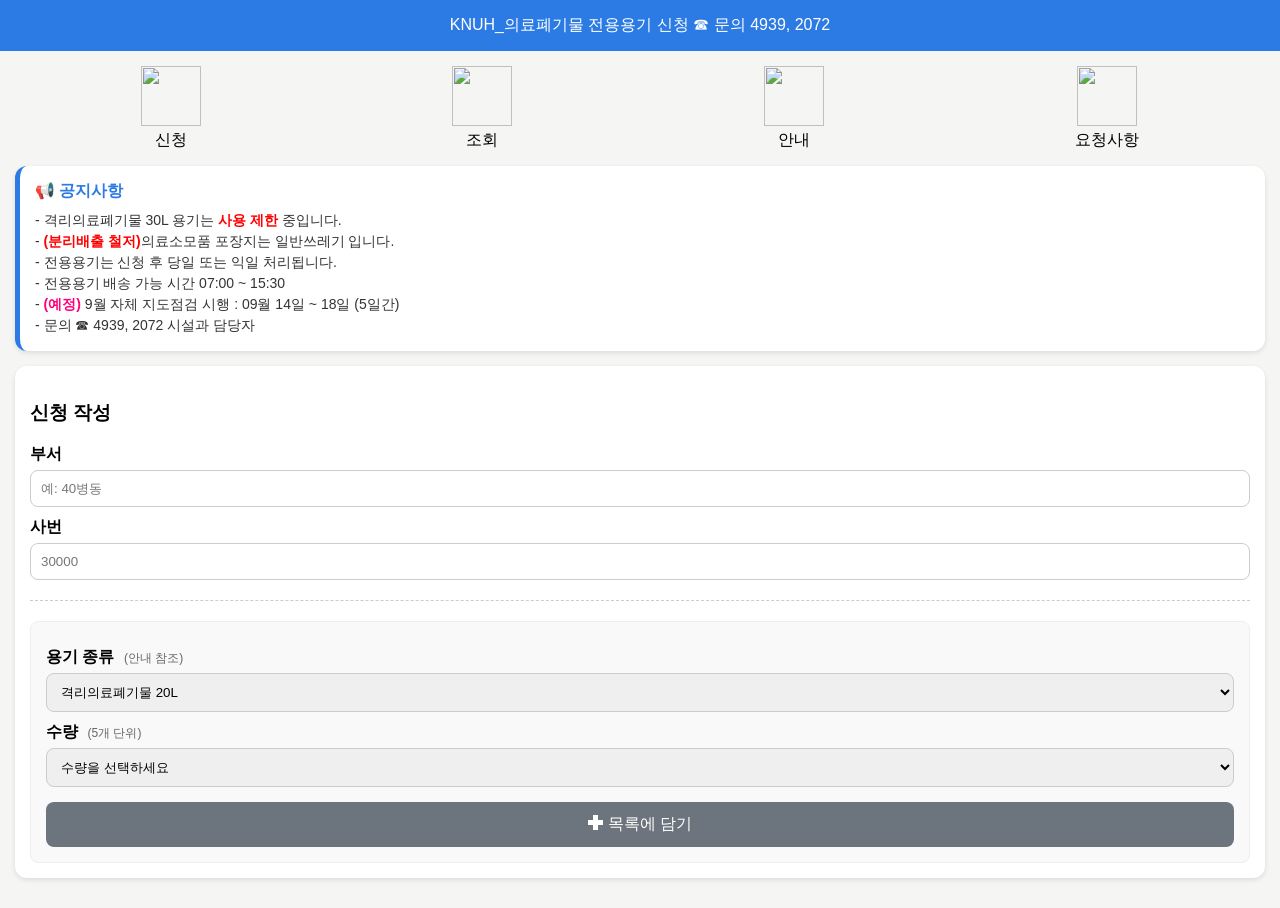
==== index.html @ 34f850c9 "Update index.html" ====
<!DOCTYPE html>
<html lang="ko">
<head>
<meta charset="UTF-8">
<meta name="viewport" content="width=device-width, initial-scale=1.0">
<title>의료폐기물 전용용기 신청</title>

<style>
body { font-family: Arial; margin:0; background:#f5f5f4; }
header { background:#2c7be4; color:white; padding:15px; text-align:center; }
.container { padding:15px; }
.card { background:white; border-radius:12px; padding:15px; margin-bottom:15px; box-shadow:0 2px 5px rgba(0,0,0,0.1); }
label { display:block; margin-top:10px; font-weight:bold; }
input, select, textarea { width:100%; padding:10px; margin-top:5px; border-radius:8px; border:1px solid #ccc; box-sizing: border-box; font-family: inherit; }
button { width:100%; padding:12px; margin-top:15px; border:none; border-radius:10px; background:#2c7be5; color:white; font-size:16px; cursor: pointer; }
table { width:100%; border-collapse: collapse; margin-top:10px; font-size: 14px; }
th, td { border-bottom:1px solid #ddd; padding:8px; text-align:center; }
.menu { display:flex; justify-content:space-around; margin-bottom:15px; }
.menu-item { text-align:center; cursor:pointer; }
.menu-item img { width:60px; height:60px; }
.hidden { display: none !important; }

/* 카드 레이아웃 스타일 */
.card-grid { display: grid; grid-template-columns: 1fr; gap: 15px; }
.info-card { display: flex; background: #fff; border-radius: 12px; box-shadow: 0 2px 5px rgba(0,0,0,0.1); overflow: hidden; align-items: center; }
.card-img { width: 100px; min-width: 100px; padding: 10px; background: #f8f9fa; display: flex; align-items: center; justify-content: center; }
.card-img img { width: 100%; border-radius: 6px; cursor: pointer; }
.card-content { padding: 12px; flex-grow: 1; }
.card-content .title { font-size: 15px; font-weight: bold; margin: 0 0 5px 0; color: #222; line-height: 1.3; }
.card-content .capacity, .card-content .desc { font-size: 13px; margin: 3px 0; color: #666; }
.badge { display: inline-block; margin-top: 8px; padding: 4px 10px; border-radius: 20px; font-size: 11px; font-weight: bold; }
.red-bg { background: #ffebee; color: #d32f2f; }
.yellow-bg { background: #fffde7; color: #f57f17; }
.gray-bg { background: #f5f5f5; color: #616161; }

.blue-btn {
    background: #2c7be5;
    color: white;
    font-weight: bold;
    font-size: 16px;
    height: 50px;
    margin-top: 20px;
    border: none;
    border-radius: 10px;
    cursor: pointer;
    transition: background 0.3s;
}
.blue-btn:hover {
    background: #1a62c0; /* 마우스 올렸을 때 살짝 더 진한 파랑 */
}

.pink { color:#FF007F; font-weight:bold; }
.red { color:red; font-weight:bold; }
.status-wait { color: orange; font-weight: bold; }
.status-ok { color: green; font-weight: bold; }

.modal { display:none; position:fixed; z-index:999; left:0; top:0; width:100%; height:100%; background:rgba(0,0,0,0.8); justify-content:center; align-items:center; }
.modal img { max-width:90%; max-height:90%; border-radius:10px; }

.notice { border-left: 5px solid #2c7be5; background: #ffffff; }
.notice-title { font-weight: 600; margin-bottom: 8px; color: #2c7be5; }
.notice-text { font-size: 14px; line-height: 1.5; color: #333; }
.small-btn { padding: 4px 8px; font-size: 12px; border-radius: 6px; background: #28a745; color: white; border: none; cursor: pointer; }

@media (min-width: 600px) { .card-grid { grid-template-columns: 1fr 1fr; } }
.label-desc { font-weight: normal; color: #666; font-size: 12px; margin-left: 5px; }
</style>
</head>

<body>

<header>
  <div class="header-wrap">
    <div class="header-title">KNUH_의료폐기물 전용용기 신청  ☎ 문의 4939, 2072</div>
  </div>
</header>

<div class="container">

  <div class="menu">
    <div class="menu-item" onclick="showTab('form')">
      <img src="https://cdn-icons-png.flaticon.com/512/2921/2921222.png">
      <div>신청</div>
    </div>
    <div class="menu-item" onclick="showTab('list')">
      <img src="https://cdn-icons-png.flaticon.com/512/1828/1828948.png">
      <div>조회</div>
    </div>
    <div class="menu-item" onclick="showTab('guide')">
      <img src="https://cdn-icons-png.flaticon.com/512/1828/1828895.png">
      <div>안내</div>
    </div>
    <div class="menu-item" onclick="showTab('requestTab')">
      <img src="https://cdn-icons-png.flaticon.com/512/3209/3209260.png">
      <div>요청사항</div>
    </div>
  </div>

<div class="card notice">
  <div class="notice-title">📢 공지사항</div>
  <div class="notice-text">
    - 격리의료폐기물 30L 용기는 <span class="red">사용 제한</span> 중입니다.<br>
    - <span class="red">(분리배출 철저)</span>의료소모품 포장지는 일반쓰레기 입니다.<br>
    - 전용용기는 신청 후 당일 또는 익일 처리됩니다.<br>
    - 전용용기 배송 가능 시간 07:00 ~ 15:30<br>
    - <span class="pink">(예정)</span> 9월 자체 지도점검 시행 : 09월 14일 ~ 18일 (5일간)<br>
    - 문의 ☎ 4939, 2072 시설과 담당자
  </div>
</div>

  <div id="form" class="card">
    <h3>신청 작성</h3>
    <label>부서</label>
    <input type="text" id="dept" placeholder="예: 40병동">
    <label>사번</label>
    <input type="text" id="applicant" placeholder="30000">

    <hr style="margin:20px 0; border:0; border-top:1px dashed #ccc;">

    <div style="background:#f9f9f9; padding:15px; border-radius:8px; border: 1px solid #eee;">
      <label>용기 종류 <span class="label-desc">(안내 참조)</span></label>
      <select id="type">
        <option value="격리 20L">격리의료폐기물 20L</option>
        <option value="조직/액상 20L">조직/액상의료폐기물 20L</option>
        <option value="조직/액상 10L">조직/액상의료폐기물 10L</option>
        <option value="손상성 5L">손상성폐기물 5L(황색)</option>
        <option value="손상성 2L황">손상성폐기물 2L(황색)</option>
        <option value="손상성 2L적">손상성폐기물 2L(적색)</option>
        <option value="손상성 1L황">손상성폐기물 1L(황색)</option>
        <option value="손상성 1L적">손상성폐기물 1L(적색)</option>
        <option value="골판지 63L">골판지용기 63L</option>
        <option value="봉투형 12L">봉투형용기 12L</option>
        <option value="봉투형 5L">봉투형용기 5L</option>
        <option value="격리 30L">격리의료폐기물 30L(사용제한 중)</option>
      </select>

      <label>수량 <span class="label-desc">(5개 단위)</span></label>
      <select id="qty" onchange="toggleQtyInput()">
        <option value="">수량을 선택하세요</option>
        <option value="5">5개</option>
        <option value="10">10개</option>
        <option value="20">20개</option>
        <option value="30">30개</option>
        <option value="40">40개</option>
        <option value="50">50개</option>
        <option value="60">60개</option>
        <option value="100">100개(봉투형용기)</option>
        <option value="200">200개(봉투형용기)</option>
        <option value="direct">반납(관리자 전용)</option>
      </select>
      
      <input type="number" id="qty_direct" placeholder="반납 수량은 음수로 입력 (예: -10)" class="hidden" style="margin-top: 10px;">

      <button onclick="addToCart()" style="background:#6c757d; margin-top:15px; border-radius: 8px;">✚ 목록에 담기</button>
    </div>

    <div id="cartArea" class="hidden" style="margin-top:20px;">
      <label>📋 신청 확정 목록</label>
      <table id="cartTable" style="background:#fff; border-top: 2px solid #2c7be5;">
        <thead>
          <tr><th>종류</th><th>수량</th><th>삭제</th></tr>
        </thead>
        <tbody id="cartBody"></tbody>
      </table>

      <button onclick="submitOrders(event)" style="background:#2c7be5; font-weight:bold; font-size: 18px; height: 55px; margin-top: 20px;">✅ 최종 신청 완료</button>
    </div>
  </div>

  <div id="list" class="card hidden">
    <h3>신청 내역 조회</h3>
    <input type="text" id="searchDept" placeholder="부서명 입력">
    <button onclick="loadData()">조회하기</button>
    <div style="overflow-x:auto;">
      <table>
        <thead>
          <tr><th>날짜</th><th>부서(신청자)</th><th>용기</th><th>수량</th><th>상태</th><th>관리</th></tr>
        </thead>
        <tbody id="result"></tbody>
      </table>
    </div>
  </div>

<div id="guide" class="hidden">
  <h3 style="padding-left:10px;">전용용기 종류 안내</h3>
  <div class="card-grid">
    <div class="info-card">
      <div class="card-img"><img src="https://lh3.googleusercontent.com/d/1nB7Uyw97Va-FnNxEwjHBLslNiIL4Cr3f" onclick="showImage(this.src)"></div>
      <div class="card-content">
        <div class="title">격리의료폐기물 (원형 적색)</div>
        <div class="capacity">용량: 30L (36*36) / 20L (30*35)</div>
        <div class="desc">감염병 환자 폐기물</div>
        <span class="badge red-bg">보관기한 5일</span>
      </div>
    </div>

    <div class="info-card">
      <div class="card-img"><img src="https://lh3.googleusercontent.com/d/17INyVH-YnnMbLjeD8ay4tydI38I7ywl1" onclick="showImage(this.src)"></div>
      <div class="card-content">
        <div class="title">격리 손상성폐기물 (사각 적색)</div>
        <div class="capacity">용량: 2L (14*10*16) / 1L (11*9*13)</div>
        <div class="desc">감염병 환자 발생 손상성</div>
        <span class="badge red-bg">보관기한 5일</span>
      </div>
    </div>

    <div class="info-card">
      <div class="card-img"><img src="https://lh3.googleusercontent.com/d/1FOmmaGtgZLZAf8z-1-OIgTe9abR0DU8b" onclick="showImage(this.src)"></div>
      <div class="card-content">
        <div class="title">조직/액상폐기물 (원형 황색)</div>
        <div class="capacity">용량: 20L (30*35) / 10L (24*26)</div>
        <div class="desc">혈액·인체조직, 액체상태폐기물 등</div>
        <span class="badge yellow-bg">보관기한 10일</span>
      </div>
    </div>

    <div class="info-card">
      <div class="card-img"><img src="https://lh3.googleusercontent.com/d/1_HXXlv5xzImjb8-xs1mQQXOMfjBzEhcy" onclick="showImage(this.src)"></div>
      <div class="card-content">
        <div class="title">손상성폐기물 (사각 황색)</div>
        <div class="capacity">용량: 5L (19*14*23) / 2L (14*10*16) / 1L (11*9*13)</div>
        <div class="desc">주사바늘, 칼날 등</div>
        <span class="badge gray-bg">보관기한 25일</span>
      </div>
    </div>

    <div class="info-card">
      <div class="card-img"><img src="https://lh3.googleusercontent.com/d/1a6dhnJ7jezrVNbPH-gp83SNBJmjUsrr4" onclick="showImage(this.src)"></div>
      <div class="card-content">
        <div class="title">일반의료폐기물 (골판지류)</div>
        <div class="capacity">용량: 63L (14*10*16)</div>
        <div class="desc">일반 의료폐기물</div>
        <span class="badge yellow-bg">보관기한 10일</span>
      </div>
    </div>

    <div class="info-card">
      <div class="card-img"><img src="https://lh3.googleusercontent.com/d/1D4TjtM6R__yqb3IVVvol2aOGB6Yaf2yZ" onclick="showImage(this.src)"></div>
      <div class="card-content">
        <div class="title">일반의료폐기물 (봉투형용기)</div>
        <div class="capacity">용량: 12L (50*67) / 5L (37*47)</div>
        <div class="desc">일반 의료폐기물</div>
        <span class="badge yellow-bg">보관기한 10일</span>
      </div>
    </div>

  </div>
  </div>
  <div id="requestTab" class="card hidden">
  <h3>요청사항 작성</h3>
  <label>부서</label>
  <input type="text" id="req_dept" placeholder="예: 40병동">
  <label>사번</label>
  <input type="text" id="req_applicant" placeholder="30000">
  <label>요청 내용</label>
  <textarea id="req_content" rows="6" placeholder="자유롭게 요청사항이나 건의사항을 서술해 주세요."></textarea>
  
  <button class="blue-btn" onclick="submitRequest(event)">전송하기</button>
  </div>

</div>

</div>

<div id="imgModal" class="modal" onclick="closeModal()"><img id="modalImg"></div>

<script>
const API_URL = "https://script.google.com/macros/s/AKfycbwRilWWr0DQNoqksWeEUEjw52bv7G2jocyUWF6guQRb1_SmLNMjrWsZXmp4d3OxBrA/exec";
let cart = [];

function toggleQtyInput() {
  const qtySelect = document.getElementById("qty");
  const qtyDirectInput = document.getElementById("qty_direct");
  if (qtySelect.value === "direct") {
    qtyDirectInput.classList.remove("hidden");
    qtyDirectInput.focus();
  } else {
    qtyDirectInput.classList.add("hidden");
    qtyDirectInput.value = "";
  }
}

function addToCart() {
  const type = document.getElementById("type").value;
  const qtySelect = document.getElementById("qty").value;
  const qtyDirect = document.getElementById("qty_direct").value;
  const qty = (qtySelect === "direct") ? qtyDirect : qtySelect;
  const numQty = Number(qty);

  // 1. 수량 기본 유효성 검사 (빈값, 숫자가 아님, 0 입력 방지)
  if(!qty || isNaN(numQty) || numQty === 0) {
    return alert("올바른 수량을 입력해주세요.");
  }

  // 2. 반납(직접 입력)일 경우 체크
  if (qtySelect === "direct") {
    // [추가] 음수가 아닌 경우(양수인 경우) 차단 로직
    if (numQty > 0) {
      alert("⚠️ 반납 수량은 반드시 마이너스(-) 기호를 붙여서 입력해야 합니다.\n(예: -10)");
      document.getElementById("qty_direct").focus();
      return;
    }

    // 비밀번호 확인
    const returnPw = prompt("반납 신청을 위해 비밀번호를 입력하세요.");
    if (returnPw !== "0090") {
      alert("비밀번호가 틀렸습니다. 반납 신청을 할 수 없습니다.");
      return;
    }
  }

  // 3. 목록(장바구니)에 추가
  cart.push({ type, qty: numQty });
  renderCart();
  
  // 입력 필드 초기화
  document.getElementById("qty").value = "";
  document.getElementById("qty_direct").classList.add("hidden");
  document.getElementById("qty_direct").value = "";
}

function renderCart() {
  const body = document.getElementById("cartBody");
  const area = document.getElementById("cartArea");
  body.innerHTML = "";
  if(cart.length > 0) area.classList.remove("hidden");
  else area.classList.add("hidden");

  cart.forEach((item, index) => {
    body.innerHTML += `<tr>
      <td>${item.type}</td>
      <td>${item.qty}개</td>
      <td><button onclick="removeItem(${index})" style="background:#ff4d4d; color:white; border:none; padding:4px 8px; border-radius:4px; margin:0; width:auto;">삭제</button></td>
    </tr>`;
  });
}

function removeItem(index) {
  cart.splice(index, 1);
  renderCart();
}

function submitOrders(e) {
  const dept = document.getElementById("dept").value;
  const applicant = document.getElementById("applicant").value;

  if(!dept || !applicant || cart.length === 0) return alert("부서, 신청자 정보와 목록을 확인해주세요.");
  if(!confirm(`${cart.length}건을 일괄 신청하시겠습니까?`)) return;

  const btn = e.target;
  btn.disabled = true; btn.innerText = "전송 중...";

  fetch(API_URL, {
    method: "POST",
    body: JSON.stringify({ dept, applicant, orders: cart })
  })
  .then(res => res.json())
  .then(data => {
    if(data.result === "success") {
      alert("✅ 신청 완료!");
      cart = []; renderCart();
      document.getElementById("dept").value = "";
      document.getElementById("applicant").value = "";
    }
  })
  .catch(err => alert("네트워크 오류"))
  .finally(() => {
    btn.disabled = false; btn.innerText = "✅ 최종 신청 완료";
  });
}

// 🟢 showTab 배열에 'requestTab' 추가
function showTab(tab) {
  ['form', 'list', 'guide', 'requestTab'].forEach(t => document.getElementById(t).classList.add('hidden'));
  document.getElementById(tab).classList.remove('hidden');
}

// 🟢 새로운 전송 함수 추가
function submitRequest(e) {
  const dept = document.getElementById("req_dept").value;
  const applicant = document.getElementById("req_applicant").value;
  const content = document.getElementById("req_content").value;

  if(!dept || !applicant || !content) return alert("부서, 작성자, 요청 내용을 모두 입력해주세요.");

  const btn = e.target;
  btn.disabled = true; btn.innerText = "전송 중...";

  fetch(API_URL, {
    method: "POST",
    body: JSON.stringify({ type: "request", dept: dept, applicant: applicant, content: content })
  })
  .then(res => res.json())
  .then(data => {
    if(data.result === "success") {
      alert("✅ 요청사항 전송 완료!");
      document.getElementById("req_dept").value = "";
      document.getElementById("req_applicant").value = "";
      document.getElementById("req_content").value = "";
    } else {
      alert("⚠️ 전송 실패: " + (data.message || "알 수 없는 오류"));
    }
  })
  .catch(err => alert("네트워크 오류가 발생했습니다. 구글 앱스 스크립트 배포 상태를 확인해보세요."))
  .finally(() => {
    btn.disabled = false; btn.innerText = "전송하기";
  });
}

function loadData() {
  const dept = document.getElementById("searchDept").value;
  const tbody = document.getElementById("result");
  tbody.innerHTML = "<tr><td colspan='6'>로딩 중...</td></tr>";

  fetch(API_URL + "?dept=" + encodeURIComponent(dept))
  .then(res => res.json())
  .then(data => {
    tbody.innerHTML = "";
    if(!data || data.length === 0) {
      tbody.innerHTML = "<tr><td colspan='6'>데이터가 없습니다.</td></tr>";
      return;
    }
    data.forEach(row => {
      const statusClass = row.status === "승인" ? "status-ok" : "status-wait";
      tbody.innerHTML += `<tr>
        <td>${row.date.split("T")[0]}</td>
        <td>${row.dept}<br><small>(${row.applicant})</small></td>
        <td style="font-size:12px;">${row.type}</td>
        <td>${row.qty}</td>
        <td class="${statusClass}">${row.status}</td>
        <td>${row.status === "대기" ? `<button class="small-btn" onclick="approve(${row.row})">승인</button>` : "완료"}</td>
      </tr>`;
    });
  });
}

function approve(row) {
  const pw = prompt("관리자 비밀번호를 입력하세요.");
  if (!pw) return;
  fetch(API_URL + "?action=approve&row=" + row + "&pw=" + encodeURIComponent(pw))
  .then(res => res.json())
  .then(data => {
    if (data.result === "approved") { alert("✅ 승인 완료"); loadData(); }
    else alert("⚠️ " + data.message);
  });
}

function showImage(src){ document.getElementById("modalImg").src = src; document.getElementById("imgModal").style.display = "flex"; }
function closeModal(){ document.getElementById("imgModal").style.display = "none"; }
</script>

</body>
</html>
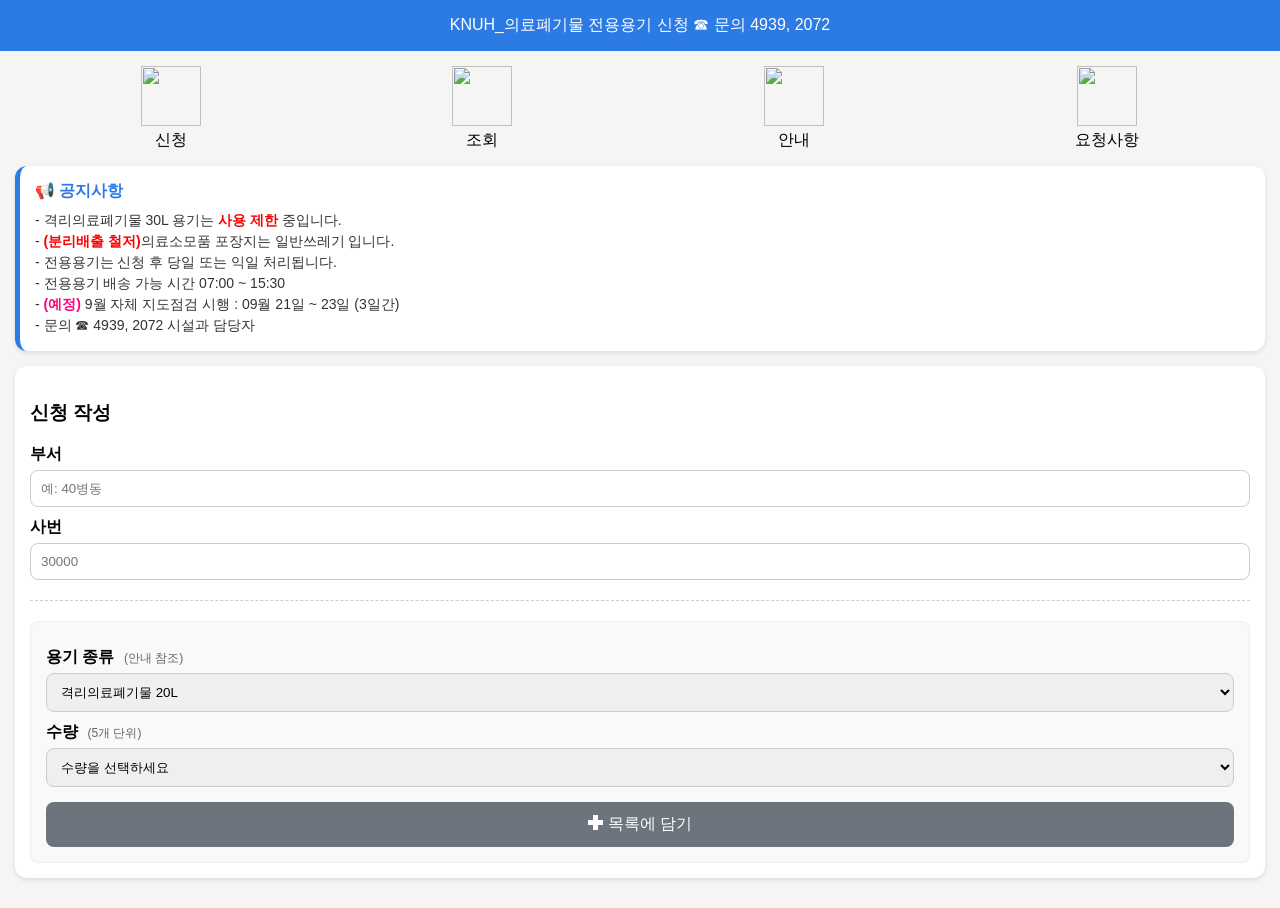
==== commit ba685291: "Update index.html" ====
--- a/index.html
+++ b/index.html
@@ -103,7 +103,7 @@
     - <span class="red">(분리배출 철저)</span>의료소모품 포장지는 일반쓰레기 입니다.<br>
     - 전용용기는 신청 후 당일 또는 익일 처리됩니다.<br>
     - 전용용기 배송 가능 시간 07:00 ~ 15:30<br>
-    - <span class="pink">(예정)</span> 9월 자체 지도점검 시행 : 09월 14일 ~ 18일 (5일간)<br>
+    - <span class="pink">(예정)</span> 9월 자체 지도점검 시행 : 09월 21일 ~ 23일 (3일간)<br>
     - 문의 ☎ 4939, 2072 시설과 담당자
   </div>
 </div>
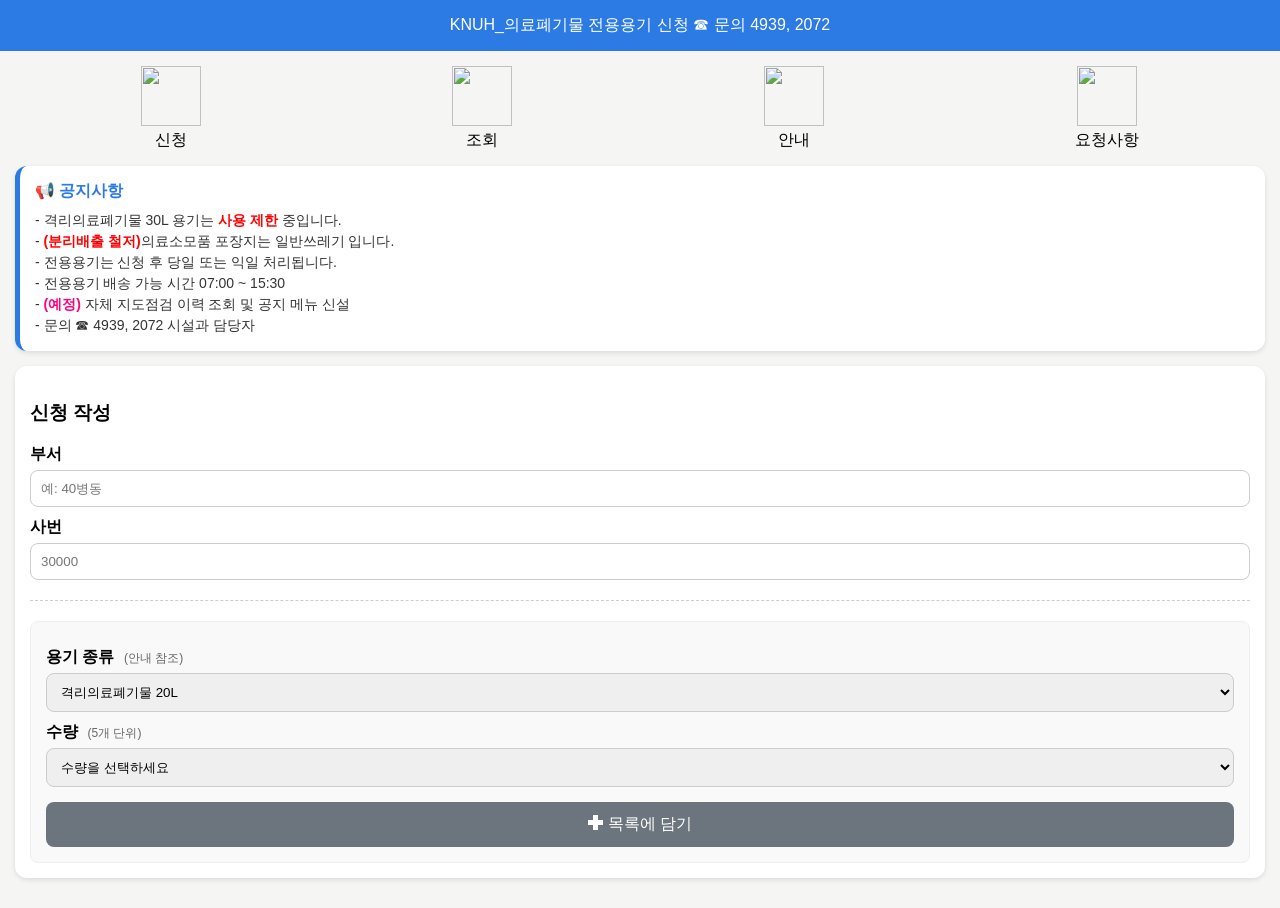
==== commit d7de96bd: "index.html 업데이트" ====
--- a/index.html
+++ b/index.html
@@ -103,7 +103,7 @@
     - <span class="red">(분리배출 철저)</span>의료소모품 포장지는 일반쓰레기 입니다.<br>
     - 전용용기는 신청 후 당일 또는 익일 처리됩니다.<br>
     - 전용용기 배송 가능 시간 07:00 ~ 15:30<br>
-    - <span class="pink">(예정)</span> 9월 자체 지도점검 시행 : 09월 21일 ~ 23일 (3일간)<br>
+    - <span class="pink">(예정)</span> 자체 지도점검 이력 조회 및 공지 메뉴 신설<br>
     - 문의 ☎ 4939, 2072 시설과 담당자
   </div>
 </div>
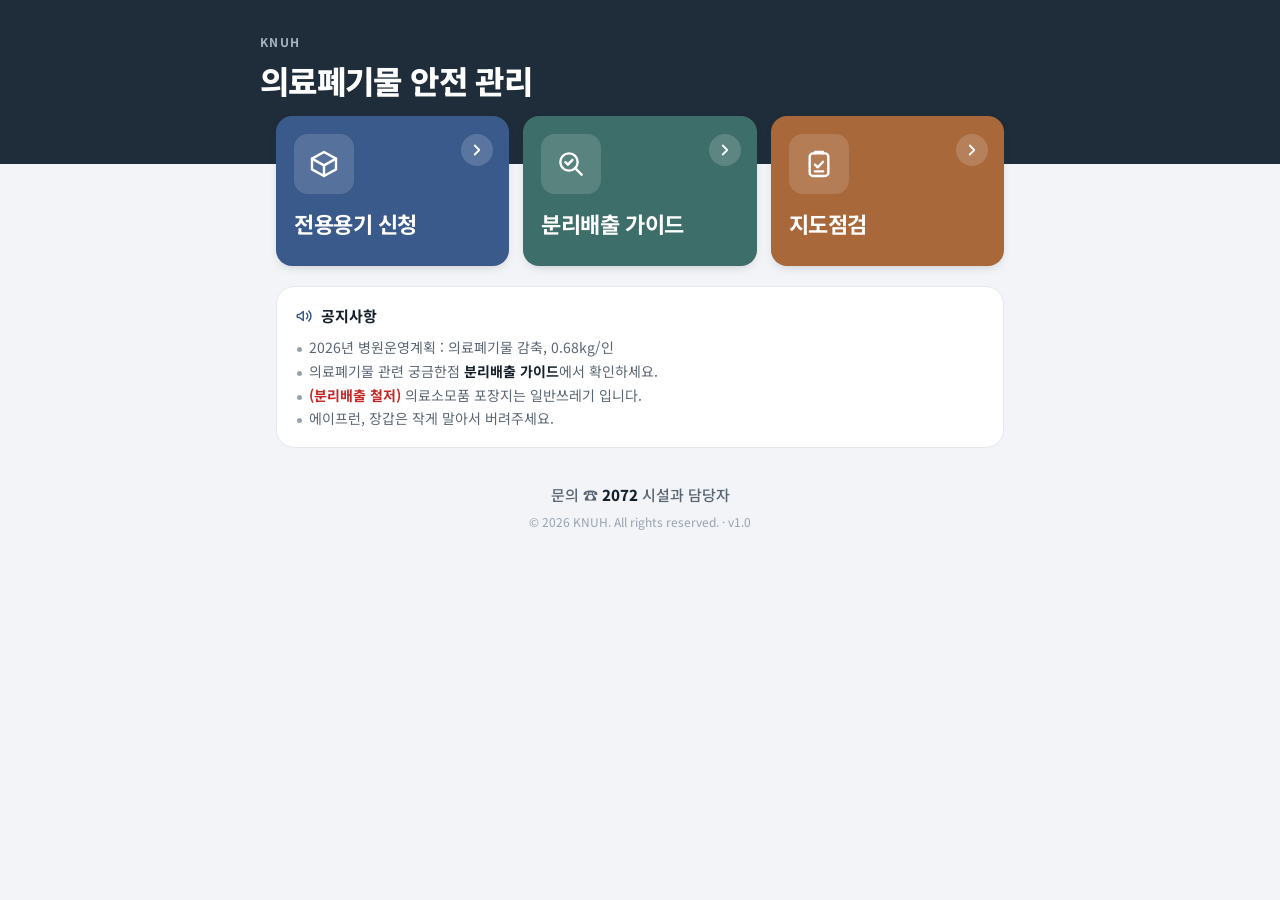
==== commit b783afc5: "portal 반영: 메인 메뉴·분리배출 가이드·지도점검 추가 - index.html: 메인 메뉴 (전용용기 신청 / 분리배출 가이드 / 지도점검) - container.html: " ====
--- a/index.html
+++ b/index.html
@@ -1,453 +1,145 @@
-<!DOCTYPE html>
-<html lang="ko">
-<head>
-<meta charset="UTF-8">
-<meta name="viewport" content="width=device-width, initial-scale=1.0">
-<title>의료폐기물 전용용기 신청</title>
-
-<style>
-body { font-family: Arial; margin:0; background:#f5f5f4; }
-header { background:#2c7be4; color:white; padding:15px; text-align:center; }
-.container { padding:15px; }
-.card { background:white; border-radius:12px; padding:15px; margin-bottom:15px; box-shadow:0 2px 5px rgba(0,0,0,0.1); }
-label { display:block; margin-top:10px; font-weight:bold; }
-input, select, textarea { width:100%; padding:10px; margin-top:5px; border-radius:8px; border:1px solid #ccc; box-sizing: border-box; font-family: inherit; }
-button { width:100%; padding:12px; margin-top:15px; border:none; border-radius:10px; background:#2c7be5; color:white; font-size:16px; cursor: pointer; }
-table { width:100%; border-collapse: collapse; margin-top:10px; font-size: 14px; }
-th, td { border-bottom:1px solid #ddd; padding:8px; text-align:center; }
-.menu { display:flex; justify-content:space-around; margin-bottom:15px; }
-.menu-item { text-align:center; cursor:pointer; }
-.menu-item img { width:60px; height:60px; }
-.hidden { display: none !important; }
-
-/* 카드 레이아웃 스타일 */
-.card-grid { display: grid; grid-template-columns: 1fr; gap: 15px; }
-.info-card { display: flex; background: #fff; border-radius: 12px; box-shadow: 0 2px 5px rgba(0,0,0,0.1); overflow: hidden; align-items: center; }
-.card-img { width: 100px; min-width: 100px; padding: 10px; background: #f8f9fa; display: flex; align-items: center; justify-content: center; }
-.card-img img { width: 100%; border-radius: 6px; cursor: pointer; }
-.card-content { padding: 12px; flex-grow: 1; }
-.card-content .title { font-size: 15px; font-weight: bold; margin: 0 0 5px 0; color: #222; line-height: 1.3; }
-.card-content .capacity, .card-content .desc { font-size: 13px; margin: 3px 0; color: #666; }
-.badge { display: inline-block; margin-top: 8px; padding: 4px 10px; border-radius: 20px; font-size: 11px; font-weight: bold; }
-.red-bg { background: #ffebee; color: #d32f2f; }
-.yellow-bg { background: #fffde7; color: #f57f17; }
-.gray-bg { background: #f5f5f5; color: #616161; }
-
-.blue-btn {
-    background: #2c7be5;
-    color: white;
-    font-weight: bold;
-    font-size: 16px;
-    height: 50px;
-    margin-top: 20px;
-    border: none;
-    border-radius: 10px;
-    cursor: pointer;
-    transition: background 0.3s;
-}
-.blue-btn:hover {
-    background: #1a62c0; /* 마우스 올렸을 때 살짝 더 진한 파랑 */
-}
-
-.pink { color:#FF007F; font-weight:bold; }
-.red { color:red; font-weight:bold; }
-.status-wait { color: orange; font-weight: bold; }
-.status-ok { color: green; font-weight: bold; }
-
-.modal { display:none; position:fixed; z-index:999; left:0; top:0; width:100%; height:100%; background:rgba(0,0,0,0.8); justify-content:center; align-items:center; }
-.modal img { max-width:90%; max-height:90%; border-radius:10px; }
-
-.notice { border-left: 5px solid #2c7be5; background: #ffffff; }
-.notice-title { font-weight: 600; margin-bottom: 8px; color: #2c7be5; }
-.notice-text { font-size: 14px; line-height: 1.5; color: #333; }
-.small-btn { padding: 4px 8px; font-size: 12px; border-radius: 6px; background: #28a745; color: white; border: none; cursor: pointer; }
-
-@media (min-width: 600px) { .card-grid { grid-template-columns: 1fr 1fr; } }
-.label-desc { font-weight: normal; color: #666; font-size: 12px; margin-left: 5px; }
-</style>
-</head>
-
-<body>
-
-<header>
-  <div class="header-wrap">
-    <div class="header-title">KNUH_의료폐기물 전용용기 신청  ☎ 문의 4939, 2072</div>
-  </div>
-</header>
-
-<div class="container">
-
-  <div class="menu">
-    <div class="menu-item" onclick="showTab('form')">
-      <img src="https://cdn-icons-png.flaticon.com/512/2921/2921222.png">
-      <div>신청</div>
-    </div>
-    <div class="menu-item" onclick="showTab('list')">
-      <img src="https://cdn-icons-png.flaticon.com/512/1828/1828948.png">
-      <div>조회</div>
-    </div>
-    <div class="menu-item" onclick="showTab('guide')">
-      <img src="https://cdn-icons-png.flaticon.com/512/1828/1828895.png">
-      <div>안내</div>
-    </div>
-    <div class="menu-item" onclick="showTab('requestTab')">
-      <img src="https://cdn-icons-png.flaticon.com/512/3209/3209260.png">
-      <div>요청사항</div>
-    </div>
-  </div>
-
-<div class="card notice">
-  <div class="notice-title">📢 공지사항</div>
-  <div class="notice-text">
-    - 격리의료폐기물 30L 용기는 <span class="red">사용 제한</span> 중입니다.<br>
-    - <span class="red">(분리배출 철저)</span>의료소모품 포장지는 일반쓰레기 입니다.<br>
-    - 전용용기는 신청 후 당일 또는 익일 처리됩니다.<br>
-    - 전용용기 배송 가능 시간 07:00 ~ 15:30<br>
-    - <span class="pink">(예정)</span> 자체 지도점검 이력 조회 및 공지 메뉴 신설<br>
-    - 문의 ☎ 4939, 2072 시설과 담당자
-  </div>
-</div>
-
-  <div id="form" class="card">
-    <h3>신청 작성</h3>
-    <label>부서</label>
-    <input type="text" id="dept" placeholder="예: 40병동">
-    <label>사번</label>
-    <input type="text" id="applicant" placeholder="30000">
-
-    <hr style="margin:20px 0; border:0; border-top:1px dashed #ccc;">
-
-    <div style="background:#f9f9f9; padding:15px; border-radius:8px; border: 1px solid #eee;">
-      <label>용기 종류 <span class="label-desc">(안내 참조)</span></label>
-      <select id="type">
-        <option value="격리 20L">격리의료폐기물 20L</option>
-        <option value="조직/액상 20L">조직/액상의료폐기물 20L</option>
-        <option value="조직/액상 10L">조직/액상의료폐기물 10L</option>
-        <option value="손상성 5L">손상성폐기물 5L(황색)</option>
-        <option value="손상성 2L황">손상성폐기물 2L(황색)</option>
-        <option value="손상성 2L적">손상성폐기물 2L(적색)</option>
-        <option value="손상성 1L황">손상성폐기물 1L(황색)</option>
-        <option value="손상성 1L적">손상성폐기물 1L(적색)</option>
-        <option value="골판지 63L">골판지용기 63L</option>
-        <option value="봉투형 12L">봉투형용기 12L</option>
-        <option value="봉투형 5L">봉투형용기 5L</option>
-        <option value="격리 30L">격리의료폐기물 30L(사용제한 중)</option>
-      </select>
-
-      <label>수량 <span class="label-desc">(5개 단위)</span></label>
-      <select id="qty" onchange="toggleQtyInput()">
-        <option value="">수량을 선택하세요</option>
-        <option value="5">5개</option>
-        <option value="10">10개</option>
-        <option value="20">20개</option>
-        <option value="30">30개</option>
-        <option value="40">40개</option>
-        <option value="50">50개</option>
-        <option value="60">60개</option>
-        <option value="100">100개(봉투형용기)</option>
-        <option value="200">200개(봉투형용기)</option>
-        <option value="direct">반납(관리자 전용)</option>
-      </select>
-      
-      <input type="number" id="qty_direct" placeholder="반납 수량은 음수로 입력 (예: -10)" class="hidden" style="margin-top: 10px;">
-
-      <button onclick="addToCart()" style="background:#6c757d; margin-top:15px; border-radius: 8px;">✚ 목록에 담기</button>
-    </div>
-
-    <div id="cartArea" class="hidden" style="margin-top:20px;">
-      <label>📋 신청 확정 목록</label>
-      <table id="cartTable" style="background:#fff; border-top: 2px solid #2c7be5;">
-        <thead>
-          <tr><th>종류</th><th>수량</th><th>삭제</th></tr>
-        </thead>
-        <tbody id="cartBody"></tbody>
-      </table>
-
-      <button onclick="submitOrders(event)" style="background:#2c7be5; font-weight:bold; font-size: 18px; height: 55px; margin-top: 20px;">✅ 최종 신청 완료</button>
-    </div>
-  </div>
-
-  <div id="list" class="card hidden">
-    <h3>신청 내역 조회</h3>
-    <input type="text" id="searchDept" placeholder="부서명 입력">
-    <button onclick="loadData()">조회하기</button>
-    <div style="overflow-x:auto;">
-      <table>
-        <thead>
-          <tr><th>날짜</th><th>부서(신청자)</th><th>용기</th><th>수량</th><th>상태</th><th>관리</th></tr>
-        </thead>
-        <tbody id="result"></tbody>
-      </table>
-    </div>
-  </div>
-
-<div id="guide" class="hidden">
-  <h3 style="padding-left:10px;">전용용기 종류 안내</h3>
-  <div class="card-grid">
-    <div class="info-card">
-      <div class="card-img"><img src="https://lh3.googleusercontent.com/d/1nB7Uyw97Va-FnNxEwjHBLslNiIL4Cr3f" onclick="showImage(this.src)"></div>
-      <div class="card-content">
-        <div class="title">격리의료폐기물 (원형 적색)</div>
-        <div class="capacity">용량: 30L (36*36) / 20L (30*35)</div>
-        <div class="desc">감염병 환자 폐기물</div>
-        <span class="badge red-bg">보관기한 5일</span>
-      </div>
-    </div>
-
-    <div class="info-card">
-      <div class="card-img"><img src="https://lh3.googleusercontent.com/d/17INyVH-YnnMbLjeD8ay4tydI38I7ywl1" onclick="showImage(this.src)"></div>
-      <div class="card-content">
-        <div class="title">격리 손상성폐기물 (사각 적색)</div>
-        <div class="capacity">용량: 2L (14*10*16) / 1L (11*9*13)</div>
-        <div class="desc">감염병 환자 발생 손상성</div>
-        <span class="badge red-bg">보관기한 5일</span>
-      </div>
-    </div>
-
-    <div class="info-card">
-      <div class="card-img"><img src="https://lh3.googleusercontent.com/d/1FOmmaGtgZLZAf8z-1-OIgTe9abR0DU8b" onclick="showImage(this.src)"></div>
-      <div class="card-content">
-        <div class="title">조직/액상폐기물 (원형 황색)</div>
-        <div class="capacity">용량: 20L (30*35) / 10L (24*26)</div>
-        <div class="desc">혈액·인체조직, 액체상태폐기물 등</div>
-        <span class="badge yellow-bg">보관기한 10일</span>
-      </div>
-    </div>
-
-    <div class="info-card">
-      <div class="card-img"><img src="https://lh3.googleusercontent.com/d/1_HXXlv5xzImjb8-xs1mQQXOMfjBzEhcy" onclick="showImage(this.src)"></div>
-      <div class="card-content">
-        <div class="title">손상성폐기물 (사각 황색)</div>
-        <div class="capacity">용량: 5L (19*14*23) / 2L (14*10*16) / 1L (11*9*13)</div>
-        <div class="desc">주사바늘, 칼날 등</div>
-        <span class="badge gray-bg">보관기한 25일</span>
-      </div>
-    </div>
-
-    <div class="info-card">
-      <div class="card-img"><img src="https://lh3.googleusercontent.com/d/1a6dhnJ7jezrVNbPH-gp83SNBJmjUsrr4" onclick="showImage(this.src)"></div>
-      <div class="card-content">
-        <div class="title">일반의료폐기물 (골판지류)</div>
-        <div class="capacity">용량: 63L (14*10*16)</div>
-        <div class="desc">일반 의료폐기물</div>
-        <span class="badge yellow-bg">보관기한 10일</span>
-      </div>
-    </div>
-
-    <div class="info-card">
-      <div class="card-img"><img src="https://lh3.googleusercontent.com/d/1D4TjtM6R__yqb3IVVvol2aOGB6Yaf2yZ" onclick="showImage(this.src)"></div>
-      <div class="card-content">
-        <div class="title">일반의료폐기물 (봉투형용기)</div>
-        <div class="capacity">용량: 12L (50*67) / 5L (37*47)</div>
-        <div class="desc">일반 의료폐기물</div>
-        <span class="badge yellow-bg">보관기한 10일</span>
-      </div>
-    </div>
-
-  </div>
-  </div>
-  <div id="requestTab" class="card hidden">
-  <h3>요청사항 작성</h3>
-  <label>부서</label>
-  <input type="text" id="req_dept" placeholder="예: 40병동">
-  <label>사번</label>
-  <input type="text" id="req_applicant" placeholder="30000">
-  <label>요청 내용</label>
-  <textarea id="req_content" rows="6" placeholder="자유롭게 요청사항이나 건의사항을 서술해 주세요."></textarea>
-  
-  <button class="blue-btn" onclick="submitRequest(event)">전송하기</button>
-  </div>
-
-</div>
-
-</div>
-
-<div id="imgModal" class="modal" onclick="closeModal()"><img id="modalImg"></div>
-
-<script>
-const API_URL = "https://script.google.com/macros/s/AKfycbwRilWWr0DQNoqksWeEUEjw52bv7G2jocyUWF6guQRb1_SmLNMjrWsZXmp4d3OxBrA/exec";
-let cart = [];
-
-function toggleQtyInput() {
-  const qtySelect = document.getElementById("qty");
-  const qtyDirectInput = document.getElementById("qty_direct");
-  if (qtySelect.value === "direct") {
-    qtyDirectInput.classList.remove("hidden");
-    qtyDirectInput.focus();
-  } else {
-    qtyDirectInput.classList.add("hidden");
-    qtyDirectInput.value = "";
-  }
-}
-
-function addToCart() {
-  const type = document.getElementById("type").value;
-  const qtySelect = document.getElementById("qty").value;
-  const qtyDirect = document.getElementById("qty_direct").value;
-  const qty = (qtySelect === "direct") ? qtyDirect : qtySelect;
-  const numQty = Number(qty);
-
-  // 1. 수량 기본 유효성 검사 (빈값, 숫자가 아님, 0 입력 방지)
-  if(!qty || isNaN(numQty) || numQty === 0) {
-    return alert("올바른 수량을 입력해주세요.");
-  }
-
-  // 2. 반납(직접 입력)일 경우 체크
-  if (qtySelect === "direct") {
-    // [추가] 음수가 아닌 경우(양수인 경우) 차단 로직
-    if (numQty > 0) {
-      alert("⚠️ 반납 수량은 반드시 마이너스(-) 기호를 붙여서 입력해야 합니다.\n(예: -10)");
-      document.getElementById("qty_direct").focus();
-      return;
-    }
-
-    // 비밀번호 확인
-    const returnPw = prompt("반납 신청을 위해 비밀번호를 입력하세요.");
-    if (returnPw !== "0090") {
-      alert("비밀번호가 틀렸습니다. 반납 신청을 할 수 없습니다.");
-      return;
-    }
-  }
-
-  // 3. 목록(장바구니)에 추가
-  cart.push({ type, qty: numQty });
-  renderCart();
-  
-  // 입력 필드 초기화
-  document.getElementById("qty").value = "";
-  document.getElementById("qty_direct").classList.add("hidden");
-  document.getElementById("qty_direct").value = "";
-}
-
-function renderCart() {
-  const body = document.getElementById("cartBody");
-  const area = document.getElementById("cartArea");
-  body.innerHTML = "";
-  if(cart.length > 0) area.classList.remove("hidden");
-  else area.classList.add("hidden");
-
-  cart.forEach((item, index) => {
-    body.innerHTML += `<tr>
-      <td>${item.type}</td>
-      <td>${item.qty}개</td>
-      <td><button onclick="removeItem(${index})" style="background:#ff4d4d; color:white; border:none; padding:4px 8px; border-radius:4px; margin:0; width:auto;">삭제</button></td>
-    </tr>`;
-  });
-}
-
-function removeItem(index) {
-  cart.splice(index, 1);
-  renderCart();
-}
-
-function submitOrders(e) {
-  const dept = document.getElementById("dept").value;
-  const applicant = document.getElementById("applicant").value;
-
-  if(!dept || !applicant || cart.length === 0) return alert("부서, 신청자 정보와 목록을 확인해주세요.");
-  if(!confirm(`${cart.length}건을 일괄 신청하시겠습니까?`)) return;
-
-  const btn = e.target;
-  btn.disabled = true; btn.innerText = "전송 중...";
-
-  fetch(API_URL, {
-    method: "POST",
-    body: JSON.stringify({ dept, applicant, orders: cart })
-  })
-  .then(res => res.json())
-  .then(data => {
-    if(data.result === "success") {
-      alert("✅ 신청 완료!");
-      cart = []; renderCart();
-      document.getElementById("dept").value = "";
-      document.getElementById("applicant").value = "";
-    }
-  })
-  .catch(err => alert("네트워크 오류"))
-  .finally(() => {
-    btn.disabled = false; btn.innerText = "✅ 최종 신청 완료";
-  });
-}
-
-// 🟢 showTab 배열에 'requestTab' 추가
-function showTab(tab) {
-  ['form', 'list', 'guide', 'requestTab'].forEach(t => document.getElementById(t).classList.add('hidden'));
-  document.getElementById(tab).classList.remove('hidden');
-}
-
-// 🟢 새로운 전송 함수 추가
-function submitRequest(e) {
-  const dept = document.getElementById("req_dept").value;
-  const applicant = document.getElementById("req_applicant").value;
-  const content = document.getElementById("req_content").value;
-
-  if(!dept || !applicant || !content) return alert("부서, 작성자, 요청 내용을 모두 입력해주세요.");
-
-  const btn = e.target;
-  btn.disabled = true; btn.innerText = "전송 중...";
-
-  fetch(API_URL, {
-    method: "POST",
-    body: JSON.stringify({ type: "request", dept: dept, applicant: applicant, content: content })
-  })
-  .then(res => res.json())
-  .then(data => {
-    if(data.result === "success") {
-      alert("✅ 요청사항 전송 완료!");
-      document.getElementById("req_dept").value = "";
-      document.getElementById("req_applicant").value = "";
-      document.getElementById("req_content").value = "";
-    } else {
-      alert("⚠️ 전송 실패: " + (data.message || "알 수 없는 오류"));
-    }
-  })
-  .catch(err => alert("네트워크 오류가 발생했습니다. 구글 앱스 스크립트 배포 상태를 확인해보세요."))
-  .finally(() => {
-    btn.disabled = false; btn.innerText = "전송하기";
-  });
-}
-
-function loadData() {
-  const dept = document.getElementById("searchDept").value;
-  const tbody = document.getElementById("result");
-  tbody.innerHTML = "<tr><td colspan='6'>로딩 중...</td></tr>";
-
-  fetch(API_URL + "?dept=" + encodeURIComponent(dept))
-  .then(res => res.json())
-  .then(data => {
-    tbody.innerHTML = "";
-    if(!data || data.length === 0) {
-      tbody.innerHTML = "<tr><td colspan='6'>데이터가 없습니다.</td></tr>";
-      return;
-    }
-    data.forEach(row => {
-      const statusClass = row.status === "승인" ? "status-ok" : "status-wait";
-      tbody.innerHTML += `<tr>
-        <td>${row.date.split("T")[0]}</td>
-        <td>${row.dept}<br><small>(${row.applicant})</small></td>
-        <td style="font-size:12px;">${row.type}</td>
-        <td>${row.qty}</td>
-        <td class="${statusClass}">${row.status}</td>
-        <td>${row.status === "대기" ? `<button class="small-btn" onclick="approve(${row.row})">승인</button>` : "완료"}</td>
-      </tr>`;
-    });
-  });
-}
-
-function approve(row) {
-  const pw = prompt("관리자 비밀번호를 입력하세요.");
-  if (!pw) return;
-  fetch(API_URL + "?action=approve&row=" + row + "&pw=" + encodeURIComponent(pw))
-  .then(res => res.json())
-  .then(data => {
-    if (data.result === "approved") { alert("✅ 승인 완료"); loadData(); }
-    else alert("⚠️ " + data.message);
-  });
-}
-
-function showImage(src){ document.getElementById("modalImg").src = src; document.getElementById("imgModal").style.display = "flex"; }
-function closeModal(){ document.getElementById("imgModal").style.display = "none"; }
-</script>
-
-</body>
-</html>
+<!DOCTYPE html>
+<html lang="ko">
+<head>
+<meta charset="UTF-8">
+<meta name="viewport" content="width=device-width, initial-scale=1.0, viewport-fit=cover">
+<title>KNUH 의료폐기물 안전 관리</title>
+<link rel="preconnect" href="https://fonts.googleapis.com">
+<link rel="preconnect" href="https://fonts.gstatic.com" crossorigin>
+<link href="https://fonts.googleapis.com/css2?family=Noto+Sans+KR:wght@400;500;700;800&display=swap" rel="stylesheet">
+
+<style>
+:root {
+  color-scheme: light;
+  --bg:#F2F4F7;
+  --surface:#FFFFFF;
+  --ink:#15202B;
+  --ink-soft:#5B6673;
+  --ink-faint:#98A2AE;
+  --line:#E4E8EC;
+  --hero:#1F2D3A;
+  --blue:#3A5A8C;
+  --teal:#3E6E69;
+  --orange:#A8683A;
+  --red:#C62828;
+}
+* { box-sizing:border-box; }
+body { margin:0; background:var(--bg); color:var(--ink); font-family:"Noto Sans KR", "Malgun Gothic", -apple-system, sans-serif; -webkit-font-smoothing:antialiased; }
+
+/* 상단 */
+.hero { background:var(--hero); color:#fff; padding:calc(28px + env(safe-area-inset-top, 0px)) 20px 64px; }
+.hero-in { max-width:760px; margin:0 auto; }
+.eyebrow { display:inline-block; font-size:12px; font-weight:700; letter-spacing:.12em; color:#A9B7C4; margin-bottom:10px; }
+.hero h1 { margin:0; font-size:28px; font-weight:800; letter-spacing:-0.02em; line-height:1.25; }
+
+/* 메뉴 타일 */
+main { max-width:760px; margin:-48px auto 0; padding:0 16px 24px; }
+.tiles { display:grid; grid-template-columns:1fr; gap:12px; }
+.tile { position:relative; display:flex; align-items:center; gap:16px; min-height:84px; padding:12px 18px; border-radius:16px; color:#fff; text-decoration:none; overflow:hidden; box-shadow:0 4px 12px -6px rgba(31,45,58,.35); transition:transform .12s ease, box-shadow .2s ease; -webkit-tap-highlight-color:transparent; }
+.tile:hover { box-shadow:0 8px 18px -8px rgba(31,45,58,.4); }
+.tile:active { transform:scale(.98); }
+.tile-icon { flex:none; width:56px; height:56px; border-radius:14px; background:rgba(255,255,255,.14); display:flex; align-items:center; justify-content:center; }
+.tile-icon svg { width:30px; height:30px; }
+.tile-name { flex:1; font-size:22px; font-weight:700; letter-spacing:-0.02em; line-height:1.25; }
+.tile-go { flex:none; width:32px; height:32px; border-radius:50%; background:rgba(255,255,255,.16); display:flex; align-items:center; justify-content:center; }
+.t-blue   { background:var(--blue); }
+.t-teal   { background:var(--teal); }
+.t-orange { background:var(--orange); }
+
+/* 공지 */
+.notice { margin-top:20px; background:var(--surface); border:1px solid var(--line); border-radius:18px; padding:18px 18px 16px; }
+.notice-head { display:flex; align-items:center; gap:8px; font-size:15px; font-weight:700; margin-bottom:10px; }
+.notice-head svg { color:var(--blue); }
+.notice ul { margin:0; padding:0; list-style:none; }
+.notice li { position:relative; padding-left:14px; font-size:14px; line-height:1.7; color:var(--ink-soft); }
+.notice li::before { content:""; position:absolute; left:2px; top:11px; width:5px; height:5px; border-radius:50%; background:var(--ink-faint); }
+.notice b { color:var(--ink); }
+.red { color:var(--red); font-weight:700; }
+
+footer { text-align:center; font-size:15px; font-weight:500; color:var(--ink-soft); padding:12px 16px calc(28px + env(safe-area-inset-bottom, 0px)); }
+footer b { color:var(--ink); font-weight:800; }
+.copy { margin-top:8px; font-size:12px; font-weight:400; color:var(--ink-faint); }
+
+/* 태블릿·PC: 3열 세로 타일 */
+@media (min-width: 640px) {
+  .hero h1 { font-size:32px; }
+  .tiles { grid-template-columns:repeat(3, 1fr); gap:14px; }
+  .tile { flex-direction:column; align-items:flex-start; justify-content:space-between; min-height:150px; padding:18px; }
+  .tile-icon { width:60px; height:60px; }
+  .tile-icon svg { width:32px; height:32px; }
+  .tile-go { position:absolute; right:16px; top:18px; }
+}
+</style>
+</head>
+
+<body>
+
+<header class="hero">
+  <div class="hero-in">
+    <div class="eyebrow">KNUH</div>
+    <h1>의료폐기물 안전 관리</h1>
+  </div>
+</header>
+
+<main>
+  <nav class="tiles">
+    <a class="tile t-blue" id="link-container">
+      <span class="tile-icon">
+        <svg viewBox="0 0 24 24" fill="none" stroke="currentColor" stroke-width="1.8" stroke-linecap="round" stroke-linejoin="round"><path d="M21 8l-9-5-9 5v8l9 5 9-5V8z"/><path d="M3 8l9 5 9-5"/><path d="M12 13v8"/></svg>
+      </span>
+      <span class="tile-name">전용용기 신청</span>
+      <span class="tile-go"><svg width="18" height="18" viewBox="0 0 24 24" fill="none" stroke="currentColor" stroke-width="2.4" stroke-linecap="round" stroke-linejoin="round"><path d="M9 6l6 6-6 6"/></svg></span>
+    </a>
+
+    <a class="tile t-teal" id="link-guide">
+      <span class="tile-icon">
+        <svg viewBox="0 0 24 24" fill="none" stroke="currentColor" stroke-width="1.8" stroke-linecap="round" stroke-linejoin="round"><circle cx="10.5" cy="10.5" r="6.5"/><path d="M20 20l-4.8-4.8"/><path d="M7.8 10.6l1.9 1.9 3.4-3.6"/></svg>
+      </span>
+      <span class="tile-name">분리배출 가이드</span>
+      <span class="tile-go"><svg width="18" height="18" viewBox="0 0 24 24" fill="none" stroke="currentColor" stroke-width="2.4" stroke-linecap="round" stroke-linejoin="round"><path d="M9 6l6 6-6 6"/></svg></span>
+    </a>
+
+    <a class="tile t-orange" id="link-inspection">
+      <span class="tile-icon">
+        <svg viewBox="0 0 24 24" fill="none" stroke="currentColor" stroke-width="1.8" stroke-linecap="round" stroke-linejoin="round"><rect x="5" y="4" width="14" height="17" rx="2.5"/><path d="M9 4V3h6v1"/><path d="M9 12.5l2 2 4-4.2"/><path d="M9 17.5h6"/></svg>
+      </span>
+      <span class="tile-name">지도점검</span>
+      <span class="tile-go"><svg width="18" height="18" viewBox="0 0 24 24" fill="none" stroke="currentColor" stroke-width="2.4" stroke-linecap="round" stroke-linejoin="round"><path d="M9 6l6 6-6 6"/></svg></span>
+    </a>
+  </nav>
+
+  <section class="notice">
+    <div class="notice-head">
+      <svg width="18" height="18" viewBox="0 0 24 24" fill="none" stroke="currentColor" stroke-width="2" stroke-linecap="round" stroke-linejoin="round"><path d="M3 11v2a1 1 0 0 0 1 1h2l5 4V6L6 10H4a1 1 0 0 0-1 1z"/><path d="M15.5 8.5a5 5 0 0 1 0 7"/><path d="M18.5 5.5a9 9 0 0 1 0 13"/></svg>
+      공지사항
+    </div>
+    <ul>
+      <li>2026년 병원운영계획 : 의료폐기물 감축, 0.68kg/인</li>
+      <li>의료폐기물 관련 궁금한점 <b>분리배출 가이드</b>에서 확인하세요.</li>
+      <li><span class="red">(분리배출 철저)</span> 의료소모품 포장지는 일반쓰레기 입니다.</li>
+      <li>에이프런, 장갑은 작게 말아서 버려주세요.</li>
+    </ul>
+  </section>
+</main>
+
+<footer>
+  문의 ☎ <b>2072</b> 시설과 담당자
+  <div class="copy">© 2026 KNUH. All rights reserved. · v1.0</div>
+</footer>
+
+<script>
+// 각 메뉴의 이동 주소. 같은 폴더에 파일을 두면 그대로 사용하고,
+// 별도 주소(구글 앱스 스크립트 배포 URL 등)로 운영할 경우 여기만 바꿔주면 됨
+const LINKS = {
+  container:  "container.html",
+  guide:      "guide.html",
+  inspection: "inspection.html"
+};
+
+Object.keys(LINKS).forEach(k => {
+  document.getElementById("link-" + k).href = LINKS[k];
+});
+</script>
+
+</body>
+</html>
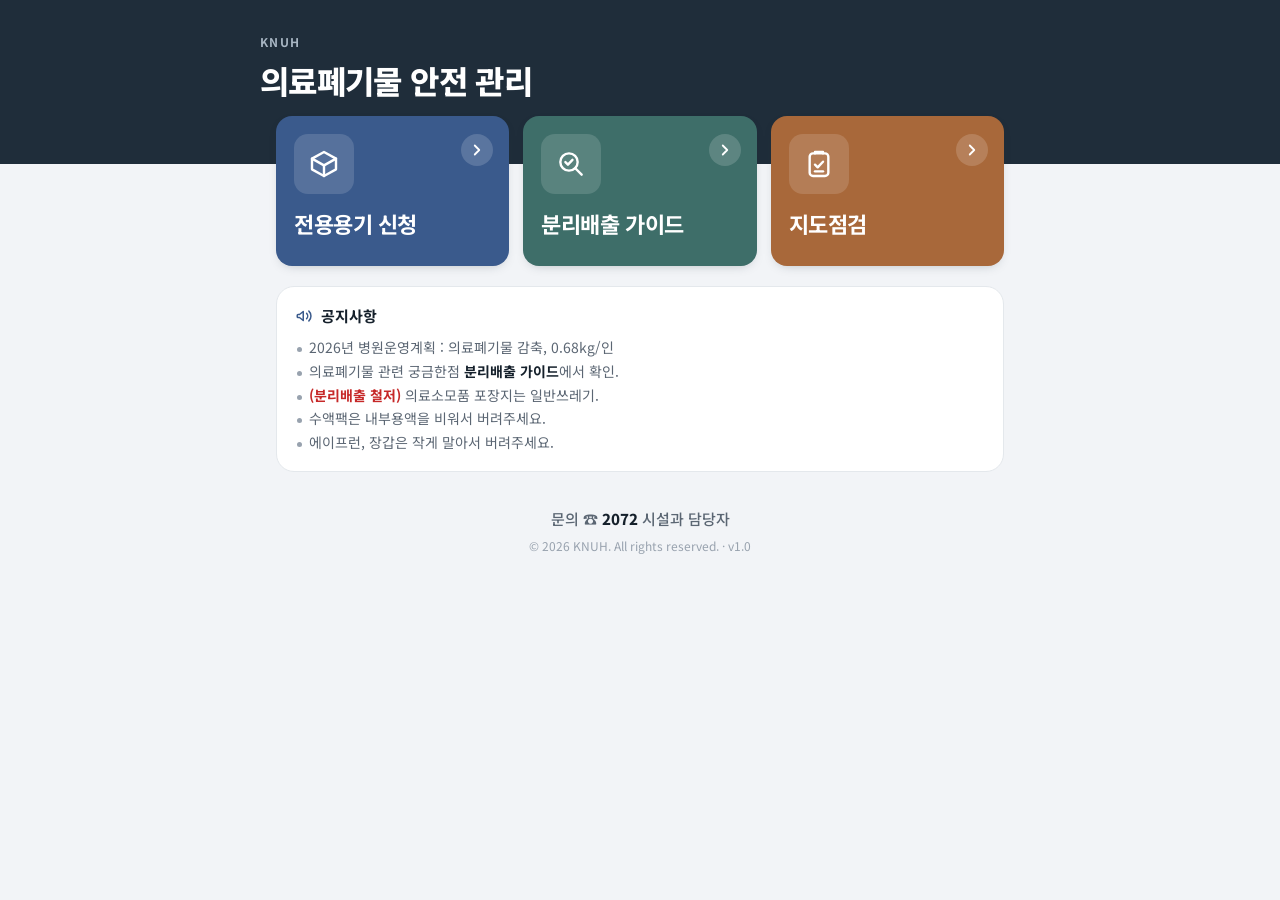
==== commit 536aea85: "Update index.html" ====
--- a/index.html
+++ b/index.html
@@ -115,8 +115,9 @@
     </div>
     <ul>
       <li>2026년 병원운영계획 : 의료폐기물 감축, 0.68kg/인</li>
-      <li>의료폐기물 관련 궁금한점 <b>분리배출 가이드</b>에서 확인하세요.</li>
-      <li><span class="red">(분리배출 철저)</span> 의료소모품 포장지는 일반쓰레기 입니다.</li>
+      <li>의료폐기물 관련 궁금한점 <b>분리배출 가이드</b>에서 확인.</li>
+      <li><span class="red">(분리배출 철저)</span> 의료소모품 포장지는 일반쓰레기.</li>
+      <li>수액팩은 내부용액을 비워서 버려주세요.</li>
       <li>에이프런, 장갑은 작게 말아서 버려주세요.</li>
     </ul>
   </section>
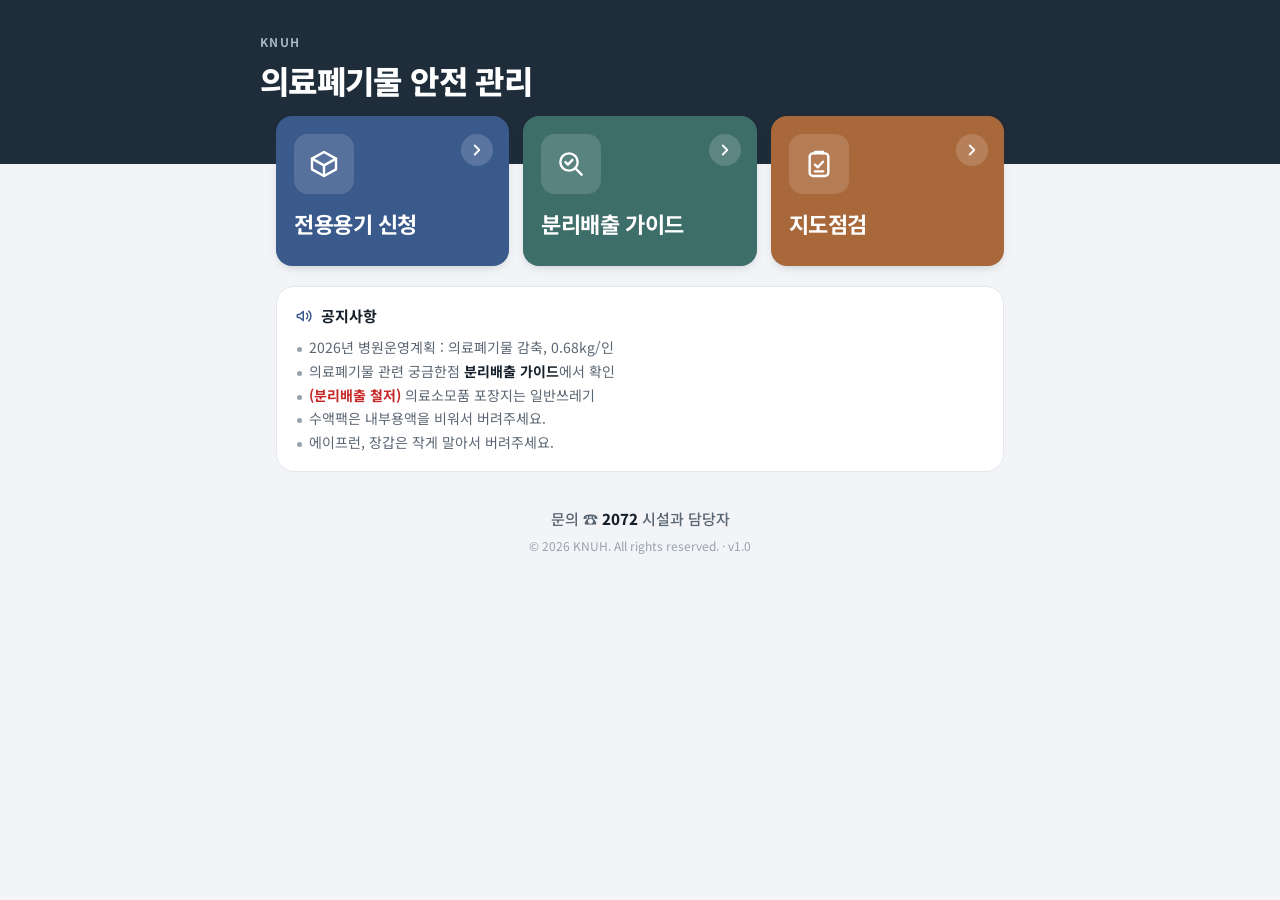
==== commit f3e3e9e1: "Update index.html" ====
--- a/index.html
+++ b/index.html
@@ -115,8 +115,8 @@
     </div>
     <ul>
       <li>2026년 병원운영계획 : 의료폐기물 감축, 0.68kg/인</li>
-      <li>의료폐기물 관련 궁금한점 <b>분리배출 가이드</b>에서 확인.</li>
-      <li><span class="red">(분리배출 철저)</span> 의료소모품 포장지는 일반쓰레기.</li>
+      <li>의료폐기물 관련 궁금한점 <b>분리배출 가이드</b>에서 확인</li>
+      <li><span class="red">(분리배출 철저)</span> 의료소모품 포장지는 일반쓰레기</li>
       <li>수액팩은 내부용액을 비워서 버려주세요.</li>
       <li>에이프런, 장갑은 작게 말아서 버려주세요.</li>
     </ul>
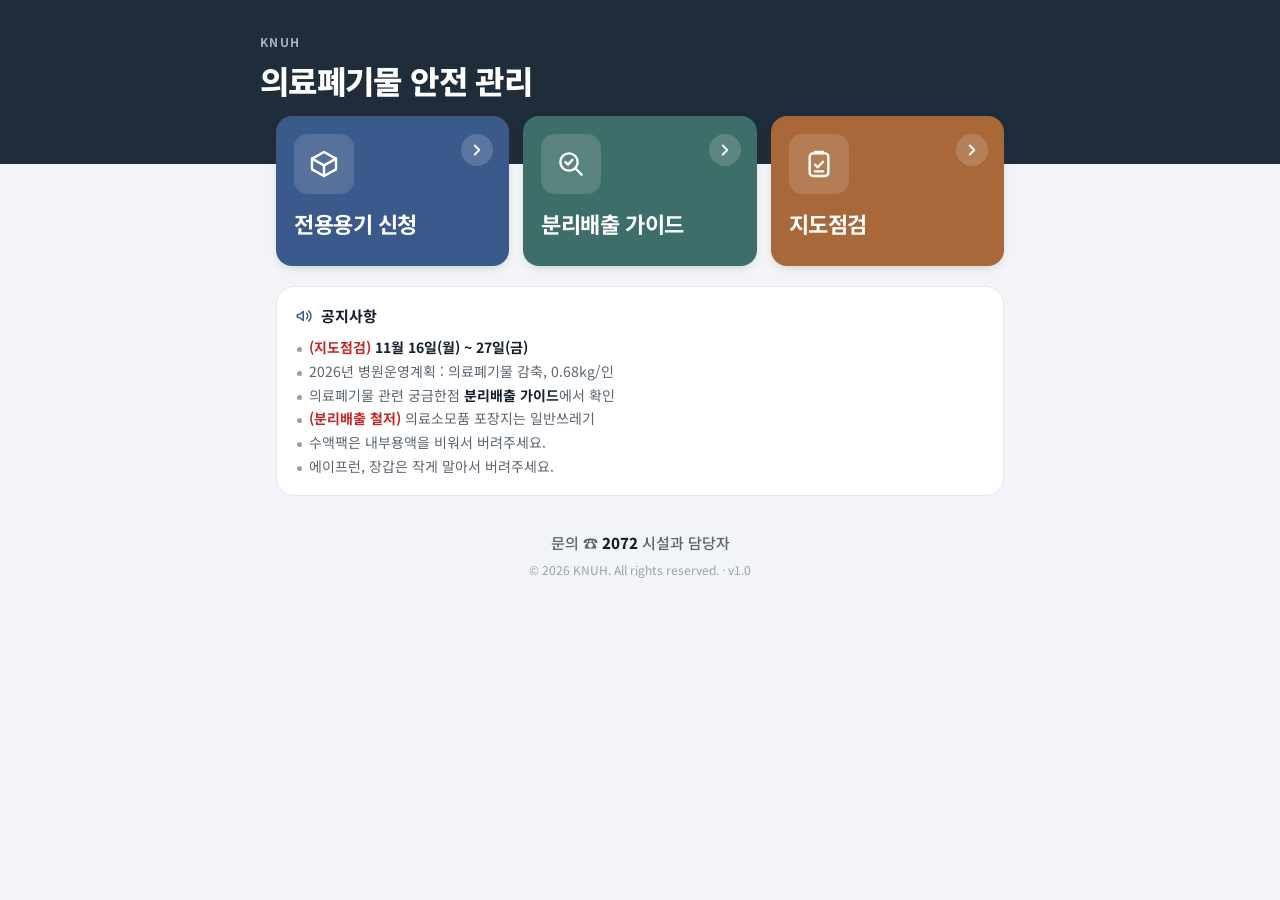
==== commit 69e71286: "Update index.html" ====
--- a/index.html
+++ b/index.html
@@ -60,6 +60,24 @@
 footer b { color:var(--ink); font-weight:800; }
 .copy { margin-top:8px; font-size:12px; font-weight:400; color:var(--ink-faint); }
 
+/* 안내 팝업 */
+.pop-back { position:fixed; inset:0; z-index:100; display:flex; align-items:center; justify-content:center; padding:20px; background:rgba(21,32,43,.5); backdrop-filter:blur(3px); -webkit-backdrop-filter:blur(3px); }
+.pop-back[hidden] { display:none; }
+.pop { position:relative; width:100%; max-width:340px; background:var(--surface); border-radius:18px; overflow:hidden; box-shadow:0 24px 48px -16px rgba(21,32,43,.55); animation:popIn .28s cubic-bezier(.2,.8,.2,1); }
+@keyframes popIn { from { opacity:0; transform:translateY(14px) scale(.96); } to { opacity:1; transform:none; } }
+.pop-top { padding:20px 20px 16px; text-align:center; border-top:4px solid var(--orange); }
+.pop-icon { width:46px; height:46px; margin:0 auto 14px; border-radius:14px; background:rgba(168,104,58,.12); color:var(--orange); display:flex; align-items:center; justify-content:center; }
+.pop-tag { display:inline-block; font-size:12px; font-weight:700; letter-spacing:.1em; color:var(--orange); margin-bottom:6px; }
+.pop-title { margin:0 0 10px; font-size:22px; font-weight:800; letter-spacing:-0.02em; color:var(--ink); }
+.pop-period { display:inline-block; margin:0; padding:8px 14px; border-radius:10px; background:var(--bg); font-size:17px; font-weight:800; letter-spacing:-0.03em; color:var(--hero); white-space:nowrap; }
+.pop-warn { margin:10px 0 0; font-size:12px; line-height:1.5; color:var(--ink-faint); }
+.pop-warn b { color:var(--red); font-weight:700; }
+.pop-foot { display:flex; align-items:center; justify-content:space-between; gap:12px; padding:9px 16px; border-top:1px solid var(--line); }
+.pop-skip { display:flex; align-items:center; gap:8px; font-size:13px; color:var(--ink-soft); cursor:pointer; user-select:none; }
+.pop-skip input { width:17px; height:17px; accent-color:var(--orange); }
+.pop-close { border:0; background:var(--hero); color:#fff; font:inherit; font-size:13px; font-weight:700; padding:7px 18px; border-radius:9px; cursor:pointer; transition:transform .1s; }
+.pop-close:active { transform:scale(.96); }
+
 /* 태블릿·PC: 3열 세로 타일 */
 @media (min-width: 640px) {
   .hero h1 { font-size:32px; }
@@ -114,6 +132,7 @@
       공지사항
     </div>
     <ul>
+      <li><span class="red">(지도점검)</span> <b>11월 16일(월) ~ 27일(금)</b></li>
       <li>2026년 병원운영계획 : 의료폐기물 감축, 0.68kg/인</li>
       <li>의료폐기물 관련 궁금한점 <b>분리배출 가이드</b>에서 확인</li>
       <li><span class="red">(분리배출 철저)</span> 의료소모품 포장지는 일반쓰레기</li>
@@ -140,7 +159,47 @@
 Object.keys(LINKS).forEach(k => {
   document.getElementById("link-" + k).href = LINKS[k];
 });
+// ===== 지도점검 안내 팝업 =====
+document.addEventListener("DOMContentLoaded", function () {
+  const KEY = "wastePop_inspection_2026_11";
+  const END = new Date(2026, 10, 27, 23, 59, 59);   // 11/27 이후 자동 미노출
+  const DAYS = 7;                                    // 보지 않기 유지 기간
+  const pop = document.getElementById("notice-pop");
+  const chk = document.getElementById("pop-skip");
+  const btn = document.getElementById("pop-close");
+  const force = location.search.indexOf("force") > -1; // 미리보기용: ?force
+
+  function getSkip() { try { return Number(localStorage.getItem(KEY)) || 0; } catch (e) { return 0; } }
+  function setSkip(v) { try { localStorage.setItem(KEY, String(v)); } catch (e) {} }
+  function close() {
+    if (chk.checked) setSkip(Date.now() + DAYS * 24 * 60 * 60 * 1000);
+    pop.hidden = true;
+    document.removeEventListener("keydown", onKey);
+  }
+  function onKey(e) { if (e.key === "Escape") close(); }
+
+  if (!force && (Date.now() > END || getSkip() > Date.now())) return;
+  pop.hidden = false;
+  btn.focus();
+  btn.addEventListener("click", close);
+  pop.addEventListener("click", function (e) { if (e.target === pop) close(); });
+  document.addEventListener("keydown", onKey);
+});
 </script>
+
+<div class="pop-back" id="notice-pop" role="dialog" aria-modal="true" aria-labelledby="pop-title" hidden>
+  <div class="pop">
+    <div class="pop-top">
+      <h2 class="pop-title" id="pop-title">의료폐기물 지도점검</h2>
+      <p class="pop-period">11월 16일(월) ~ 27일(금)</p>
+      <p class="pop-warn"><b>동일 위반사례 발생 시</b> 시정조치 확인서를 징구합니다.</p>
+    </div>
+    <div class="pop-foot">
+      <label class="pop-skip"><input type="checkbox" id="pop-skip"> 일주일간 보지 않기</label>
+      <button type="button" class="pop-close" id="pop-close">닫기</button>
+    </div>
+  </div>
+</div>
 
 </body>
 </html>
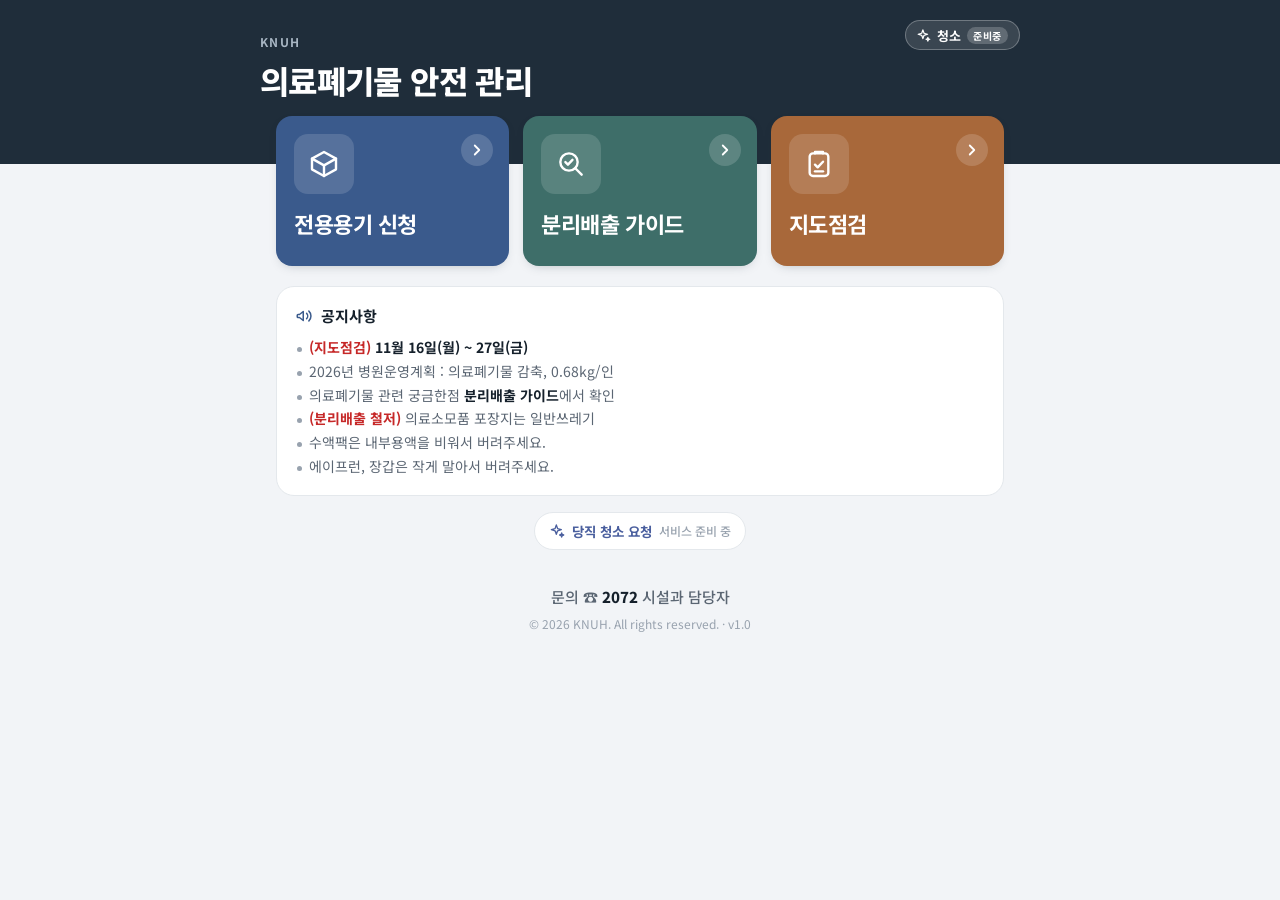
==== commit 47e7add9: "portal: 당직 청소 요청 부속 메뉴(상단 알약 + 하단 링크) 추가, 준비 중 안내로 연결" ====
--- a/index.html
+++ b/index.html
@@ -28,7 +28,7 @@
 
 /* 상단 */
 .hero { background:var(--hero); color:#fff; padding:calc(28px + env(safe-area-inset-top, 0px)) 20px 64px; }
-.hero-in { max-width:760px; margin:0 auto; }
+.hero-in { position:relative; max-width:760px; margin:0 auto; }
 .eyebrow { display:inline-block; font-size:12px; font-weight:700; letter-spacing:.12em; color:#A9B7C4; margin-bottom:10px; }
 .hero h1 { margin:0; font-size:28px; font-weight:800; letter-spacing:-0.02em; line-height:1.25; }
 
@@ -59,6 +59,21 @@
 footer { text-align:center; font-size:15px; font-weight:500; color:var(--ink-soft); padding:12px 16px calc(28px + env(safe-area-inset-bottom, 0px)); }
 footer b { color:var(--ink); font-weight:800; }
 .copy { margin-top:8px; font-size:12px; font-weight:400; color:var(--ink-faint); }
+
+/* 당직 청소 요청 (부속 메뉴): 상단 오른쪽 작은 알약 + 하단 링크 */
+.mini { position:absolute; top:-8px; right:0; display:inline-flex; align-items:center; gap:6px; height:30px; padding:0 11px 0 10px; border-radius:99px; background:rgba(255,255,255,.12); border:1px solid rgba(255,255,255,.28); color:#fff; font-size:13px; font-weight:700; text-decoration:none; -webkit-tap-highlight-color:transparent; }
+.mini svg { width:15px; height:15px; }
+.mini i { width:7px; height:7px; border-radius:50%; background:#3DBE86; }
+.mini i[hidden], .sublink i[hidden] { display:none; }
+.mini.off i, .sublink.off i { background:#98A2AE; }
+.mini em { font-style:normal; font-size:10px; letter-spacing:.06em; background:rgba(255,255,255,.2); padding:1px 6px; border-radius:99px; }
+.mini em:empty { display:none; }
+.subrow { display:flex; justify-content:center; margin:16px 0 0; }
+.sublink { display:inline-flex; align-items:center; gap:7px; font-size:13.5px; font-weight:700; color:#4A5F9E; text-decoration:none; padding:8px 14px; border-radius:99px; background:var(--surface); border:1px solid var(--line); -webkit-tap-highlight-color:transparent; }
+.sublink svg { width:16px; height:16px; }
+.sublink small { font-weight:500; color:var(--ink-faint); font-size:12px; }
+.sublink small:empty { display:none; }
+.sublink i { width:7px; height:7px; border-radius:50%; background:#2E9E6B; }
 
 /* 안내 팝업 */
 .pop-back { position:fixed; inset:0; z-index:100; display:flex; align-items:center; justify-content:center; padding:20px; background:rgba(21,32,43,.5); backdrop-filter:blur(3px); -webkit-backdrop-filter:blur(3px); }
@@ -94,6 +109,9 @@
 
 <header class="hero">
   <div class="hero-in">
+    <a class="mini" id="link-cleaning" aria-label="당직 청소 요청">
+      <svg viewBox="0 0 24 24" fill="none" stroke="currentColor" stroke-width="2" stroke-linecap="round" stroke-linejoin="round" aria-hidden="true"><path d="M11 3l1.9 5.4L18.5 10l-5.6 1.7L11 17l-1.9-5.3L3.5 10l5.6-1.6z"/><path d="M19 15l.8 2.2 2.2.8-2.2.8L19 21l-.8-2.2-2.2-.8 2.2-.8z"/></svg>청소<i id="cleanDot" hidden></i><em id="cleanBadge"></em>
+    </a>
     <div class="eyebrow">KNUH</div>
     <h1>의료폐기물 안전 관리</h1>
   </div>
@@ -140,6 +158,12 @@
       <li>에이프런, 장갑은 작게 말아서 버려주세요.</li>
     </ul>
   </section>
+
+  <div class="subrow">
+    <a class="sublink" id="link-cleaning2">
+      <svg viewBox="0 0 24 24" fill="none" stroke="currentColor" stroke-width="2" stroke-linecap="round" stroke-linejoin="round" aria-hidden="true"><path d="M11 3l1.9 5.4L18.5 10l-5.6 1.7L11 17l-1.9-5.3L3.5 10l5.6-1.6z"/><path d="M19 15l.8 2.2 2.2.8-2.2.8L19 21l-.8-2.2-2.2-.8 2.2-.8z"/></svg>당직 청소 요청<i id="cleanDot2" hidden></i><small id="cleanSub"></small>
+    </a>
+  </div>
 </main>
 
 <footer>
@@ -159,6 +183,44 @@
 Object.keys(LINKS).forEach(k => {
   document.getElementById("link-" + k).href = LINKS[k];
 });
+// ===== 당직 청소 요청 (부속 메뉴) =====
+// ▶ 시행 전(지금): LIVE=false → 누르면 '서비스 준비 중' 안내 페이지(cleaning-soon.html)로 이동
+// ▶ 시행할 때   : LIVE=true 로만 바꾸면 청소 요청 화면(pilot/clean.html)으로 연결되고,
+//                 '지금 요청 가능' 여부가 점으로 표시됨(서버 응답이 없으면 점은 숨김). 다른 수정은 필요 없음.
+const CLEANING = {
+  LIVE:  false,
+  URL:   "pilot/clean.html",
+  SOON:  "cleaning-soon.html",
+  BADGE: "TEST"          // 시범 기간 표시. 본운영 때는 "" 로 비우면 사라짐
+};
+(function () {
+  const $ = id => document.getElementById(id);
+  const href = CLEANING.LIVE ? CLEANING.URL : CLEANING.SOON;
+  $("link-cleaning").href = href;
+  $("link-cleaning2").href = href;
+  $("cleanBadge").textContent = CLEANING.LIVE ? CLEANING.BADGE : "준비중";
+  $("cleanSub").textContent = CLEANING.LIVE ? "" : "서비스 준비 중";
+  if (!CLEANING.LIVE) return;
+
+  // 시행 중: 청소 요청 서버에 '지금 요청 가능한지' 한 번만 물어 점으로 표시 (실패하면 아무 것도 바꾸지 않음)
+  const s = document.createElement("script");
+  s.src = "pilot/config.js";
+  s.onload = function () {
+    try {
+      fetch(PILOT.API_URL + "?action=wards").then(r => r.json()).then(r => {
+        if (!r || !r.hours) return;
+        const open = !!r.hours.open;
+        [["link-cleaning", "cleanDot"], ["link-cleaning2", "cleanDot2"]].forEach(p => {
+          $(p[0]).classList.toggle("off", !open);
+          $(p[1]).hidden = false;
+        });
+        $("cleanSub").textContent = open ? "지금 요청 가능" : "지금은 요청 시간이 아닙니다";
+      }).catch(function () {});
+    } catch (e) {}
+  };
+  document.head.appendChild(s);
+})();
+
 // ===== 지도점검 안내 팝업 =====
 document.addEventListener("DOMContentLoaded", function () {
   const KEY = "wastePop_inspection_2026_11";
